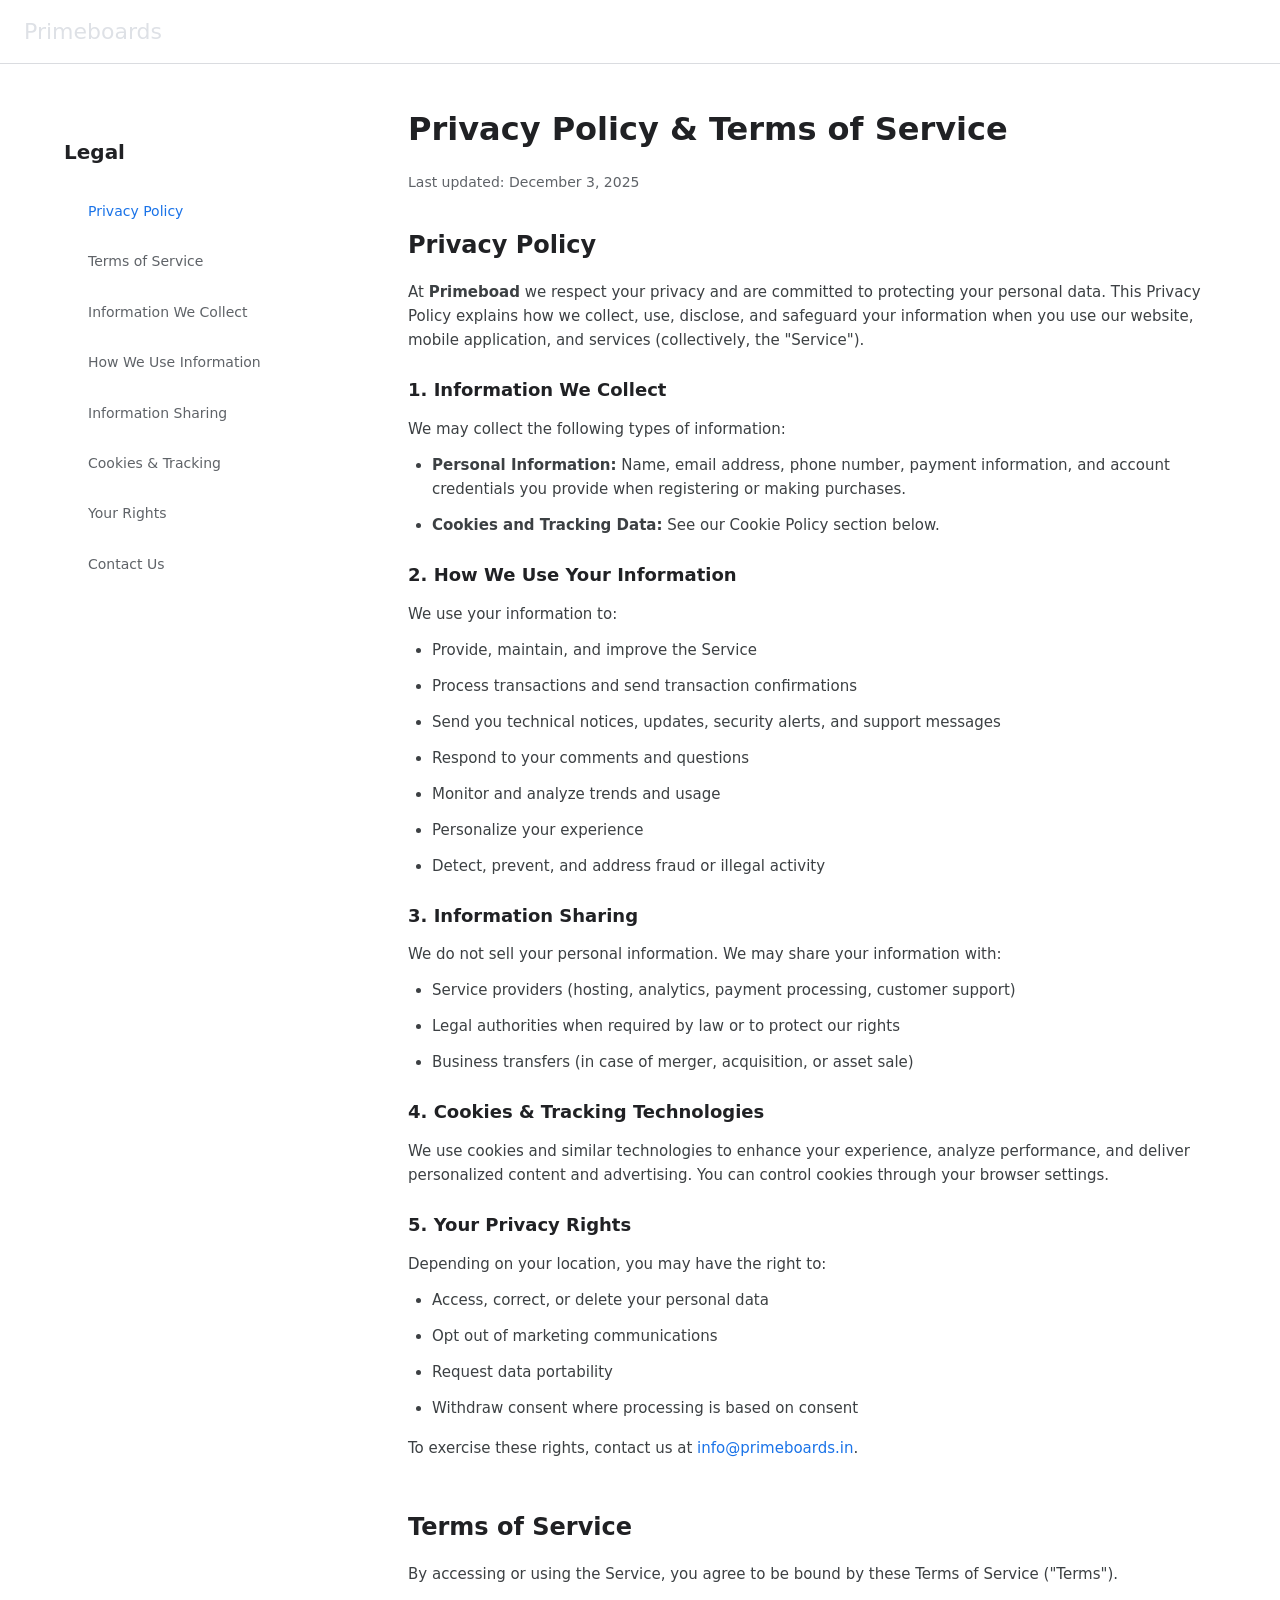
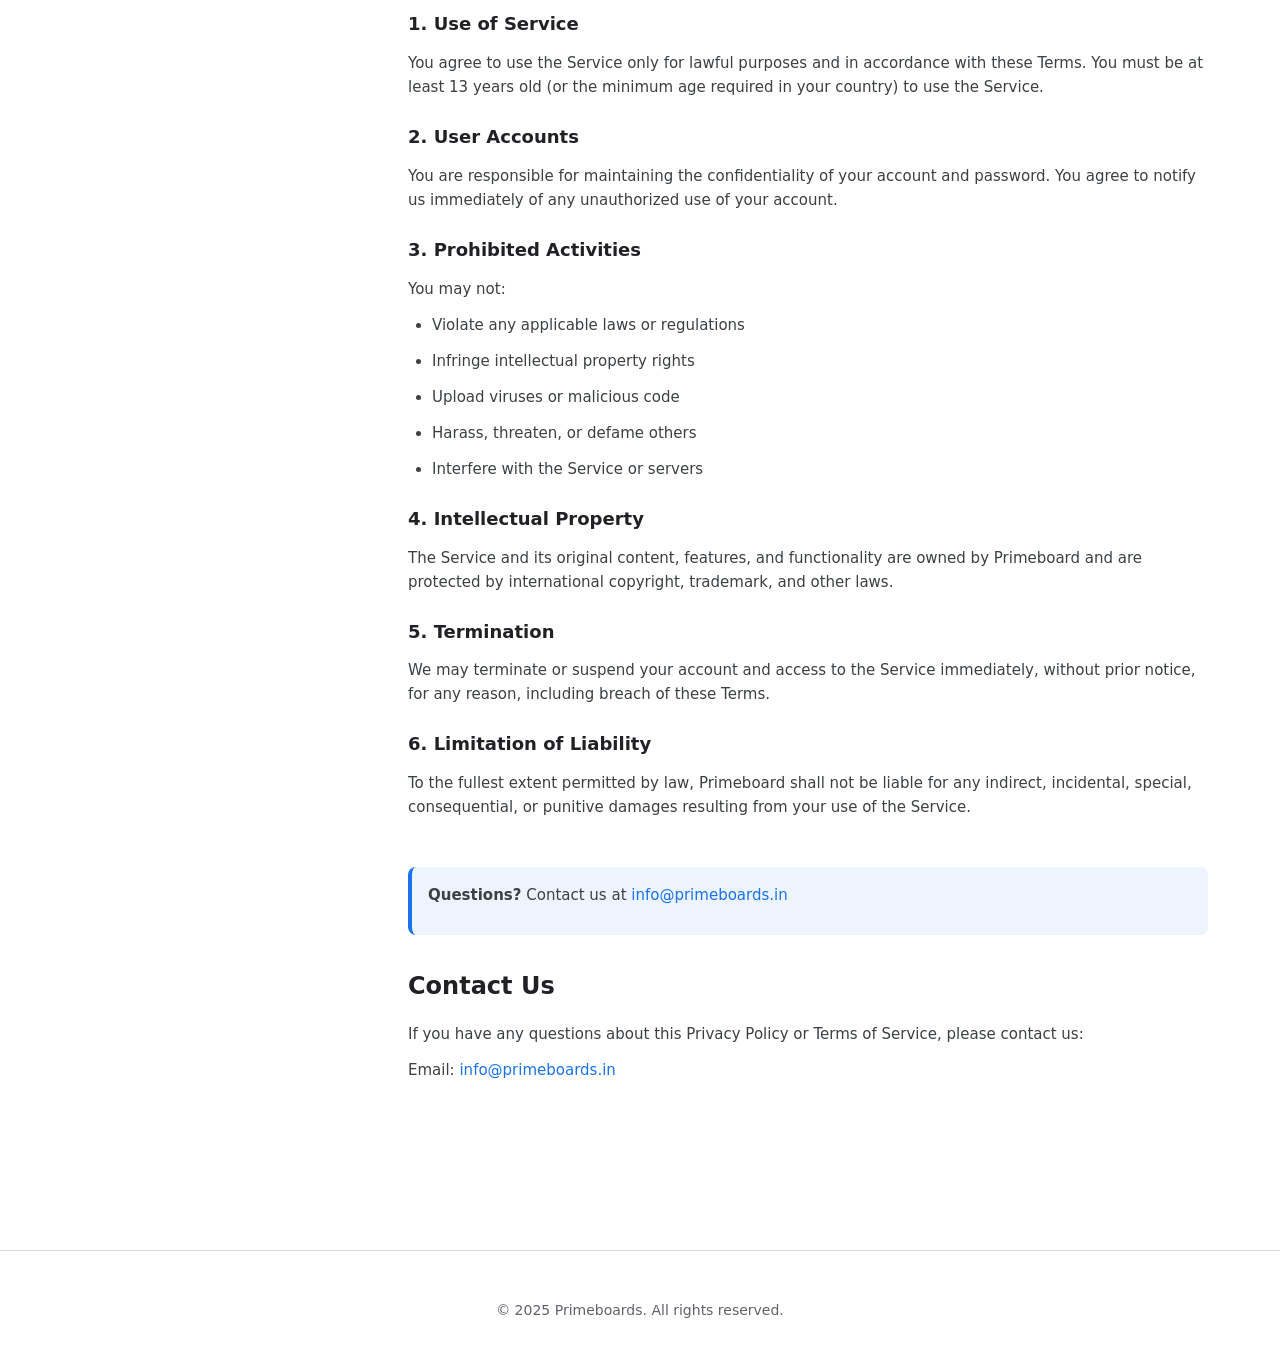
==== privacy-policy.html @ a0cb2a8b "privacy policy page" ====
<!DOCTYPE html>
<html lang="en">
<head>
  <meta charset="UTF-8" />
  <meta name="viewport" content="width=device-width, initial-scale=1.0"/>
  <title>Privacy Policy & Terms of Service | Primeboard</title>
  <meta name="description" content="Privacy Policy and Terms of Service for Primeboard">
  <style>
    :root {
      --primary: #1a73e8;
      --logo: #dee1e6;
      --text: #3c4043;
      --text-light: #5f6368;
      --bg: #fff;
      --border: #dadce0;
      --heading: #202124;
    }

    @media (prefers-color-scheme: dark) {
      :root {
        --text: #e8eaed;
        --text-light: #9aa0a6;
        --bg: #202124;
        --border: #5f6368;
        --heading: #e8eaed;
      }
      body { background: #121212; color: var(--text); }
    }

    * { box-sizing: border-box; margin: 0; padding: 0; }
    body {
      font-family: 'Google Sans', 'Roboto', system-ui, sans-serif;
      line-height: 1.6;
      color: var(--text);
      background: var(--bg);
      padding-top: 64px;
    }

    header {
      position: fixed;
      top: 0;
      left: 0;
      right: 0;
      height: 64px;
      background: var(--bg);
      border-bottom: 1px solid var(--border);
      display: flex;
      align-items: center;
      padding: 0 24px;
      z-index: 1000;
    }

    .logo {
      font-size: 22px;
      font-weight: 500;
      color: var(--logo);
    }

    .container {
      max-width: 1200px;
      margin: 0 auto;
      padding: 40px 24px;
      display: grid;
      grid-template-columns: 280px 1fr;
      gap: 64px;
    }

    nav.sidebar {
      position: sticky;
      top: 90px;
      align-self: start;
    }

    nav.sidebar h2 {
      font-size: 20px;
      margin-bottom: 24px;
      color: var(--heading);
    }

    nav.sidebar ul {
      list-style: none;
    }

    nav.sidebar a {
      display: block;
      padding: 8px 0;
      color: var(--text-light);
      text-decoration: none;
      font-size: 14px;
      transition: color 0.2s;
    }

    nav.sidebar a:hover,
    nav.sidebar a.active {
      color: var(--primary);
    }

    main {
      max-width: 800px;
    }

    h1 {
      font-size: 32px;
      margin-bottom: 16px;
      color: var(--heading);
    }

    .last-updated {
      color: var(--text-light);
      font-size: 14px;
      margin-bottom: 32px;
    }

    section {
      margin-bottom: 48px;
    }

    h2 {
      font-size: 24px;
      margin: 32px 0 16px;
      color: var(--heading);
    }

    h3 {
      font-size: 18px;
      margin: 24px 0 12px;
      color: var(--heading);
    }

    p, li {
      font-size: 15px;
      margin-bottom: 12px;
    }

    ul, ol {
      padding-left: 24px;
      margin-bottom: 16px;
    }

    a {
      color: var(--primary);
      text-decoration: none;
    }

    a:hover {
      text-decoration: underline;
    }

    .highlight {
      background: rgba(26, 115, 232, 0.08);
      padding: 16px;
      border-radius: 8px;
      border-left: 4px solid var(--primary);
      margin: 24px 0;
    }

    footer {
      text-align: center;
      padding: 48px 24px;
      color: var(--text-light);
      font-size: 14px;
      border-top: 1px solid var(--border);
      margin-top: 80px;
    }

    @media (max-width: 900px) {
      .container {
        grid-template-columns: 1fr;
        padding: 24px 16px;
      }
      nav.sidebar {
        position: static;
        margin-bottom: 32px;
      }
      nav.sidebar ul {
        display: flex;
        flex-wrap: wrap;
        gap: 16px;
      }
      nav.sidebar a {
        padding: 8px 16px;
        background: rgba(26,115,232,0.08);
        border-radius: 20px;
      }
    }
  </style>
</head>
<body>

  <header>
    <div class="logo">Primeboards</div>
  </header>

  <div class="container">
    <!-- Sidebar Navigation -->
    <nav class="sidebar">
      <h2>Legal</h2>
      <ul>
        <li><a href="#privacy" class="active">Privacy Policy</a></li>
        <li><a href="#terms">Terms of Service</a></li>
        <li><a href="#information-we-collect">Information We Collect</a></li>
        <li><a href="#how-we-use">How We Use Information</a></li>
        <li><a href="#sharing">Information Sharing</a></li>
        <li><a href="#cookies">Cookies & Tracking</a></li>
        <li><a href="#rights">Your Rights</a></li>
        <li><a href="#contact">Contact Us</a></li>
      </ul>
    </nav>

    <!-- Main Content -->
    <main>
      <h1>Privacy Policy & Terms of Service</h1>
      <p class="last-updated">Last updated: December 3, 2025</p>

      <section id="privacy">
        <h2>Privacy Policy</h2>
        <p>At <strong>Primeboad</strong> we respect your privacy and are committed to protecting your personal data. This Privacy Policy explains how we collect, use, disclose, and safeguard your information when you use our website, mobile application, and services (collectively, the "Service").</p>

        <h3 id="information-we-collect">1. Information We Collect</h3>
        <p>We may collect the following types of information:</p>
        <ul>
          <li><strong>Personal Information:</strong> Name, email address, phone number, payment information, and account credentials you provide when registering or making purchases.</li>
          <li><strong>Cookies and Tracking Data:</strong> See our Cookie Policy section below.</li>
        </ul>

        <h3 id="how-we-use">2. How We Use Your Information</h3>
        <p>We use your information to:</p>
        <ul>
          <li>Provide, maintain, and improve the Service</li>
          <li>Process transactions and send transaction confirmations</li>
          <li>Send you technical notices, updates, security alerts, and support messages</li>
          <li>Respond to your comments and questions</li>
          <li>Monitor and analyze trends and usage</li>
          <li>Personalize your experience</li>
          <li>Detect, prevent, and address fraud or illegal activity</li>
        </ul>

        <h3 id="sharing">3. Information Sharing</h3>
        <p>We do not sell your personal information. We may share your information with:</p>
        <ul>
          <li>Service providers (hosting, analytics, payment processing, customer support)</li>
          <li>Legal authorities when required by law or to protect our rights</li>
          <li>Business transfers (in case of merger, acquisition, or asset sale)</li>
        </ul>

        <h3 id="cookies">4. Cookies & Tracking Technologies</h3>
        <p>We use cookies and similar technologies to enhance your experience, analyze performance, and deliver personalized content and advertising. You can control cookies through your browser settings.</p>

        <h3 id="rights">5. Your Privacy Rights</h3>
        <p>Depending on your location, you may have the right to:</p>
        <ul>
          <li>Access, correct, or delete your personal data</li>
          <li>Opt out of marketing communications</li>
          <li>Request data portability</li>
          <li>Withdraw consent where processing is based on consent</li>
        </ul>
        <p>To exercise these rights, contact us at <a href="mailto:info@primeboards.in"> info@primeboards.in</a>.</p>
      </section>

      <section id="terms">
        <h2>Terms of Service</h2>
        <p>By accessing or using the Service, you agree to be bound by these Terms of Service ("Terms").</p>

        <h3>1. Use of Service</h3>
        <p>You agree to use the Service only for lawful purposes and in accordance with these Terms. You must be at least 13 years old (or the minimum age required in your country) to use the Service.</p>

        <h3>2. User Accounts</h3>
        <p>You are responsible for maintaining the confidentiality of your account and password. You agree to notify us immediately of any unauthorized use of your account.</p>

        <h3>3. Prohibited Activities</h3>
        <p>You may not:</p>
        <ul>
          <li>Violate any applicable laws or regulations</li>
          <li>Infringe intellectual property rights</li>
          <li>Upload viruses or malicious code</li>
          <li>Harass, threaten, or defame others</li>
          <li>Interfere with the Service or servers</li>
        </ul>

        <h3>4. Intellectual Property</h3>
        <p>The Service and its original content, features, and functionality are owned by Primeboard and are protected by international copyright, trademark, and other laws.</p>

        <h3>5. Termination</h3>
        <p>We may terminate or suspend your account and access to the Service immediately, without prior notice, for any reason, including breach of these Terms.</p>

        <h3>6. Limitation of Liability</h3>
        <p>To the fullest extent permitted by law, Primeboard shall not be liable for any indirect, incidental, special, consequential, or punitive damages resulting from your use of the Service.</p>

        </section>

      <div class="highlight">
        <p><strong>Questions?</strong> Contact us at <a href="info@primeboards.in">info@primeboards.in</a></p>
      </div>

      <section id="contact">
        <h2>Contact Us</h2>
        <p>If you have any questions about this Privacy Policy or Terms of Service, please contact us:</p>
        <p>
          Email: <a href="mailto:info@primeboards.in">info@primeboards.in</a><br>
          
        </p>
      </section>
    </main>
  </div>

  <footer>
    &copy; 2025 Primeboards. All rights reserved.
  </footer>

</body>
</html>
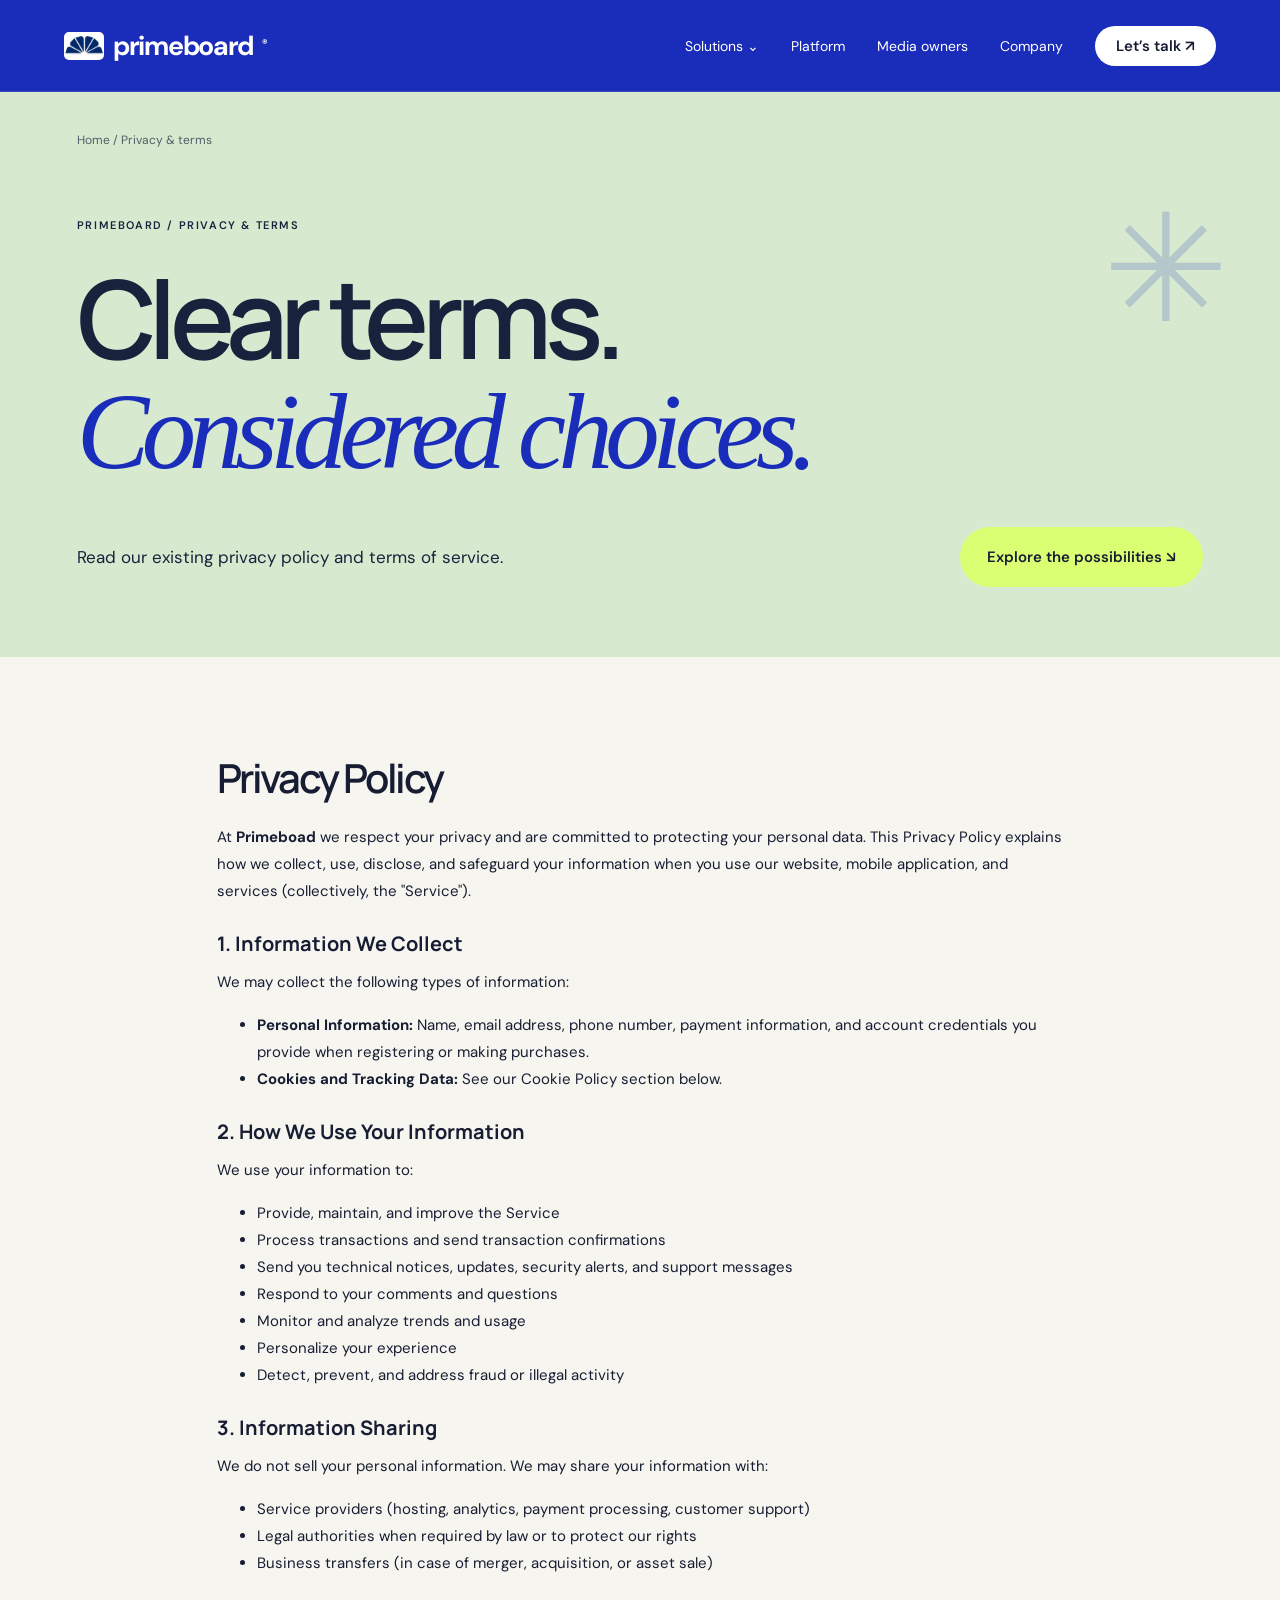
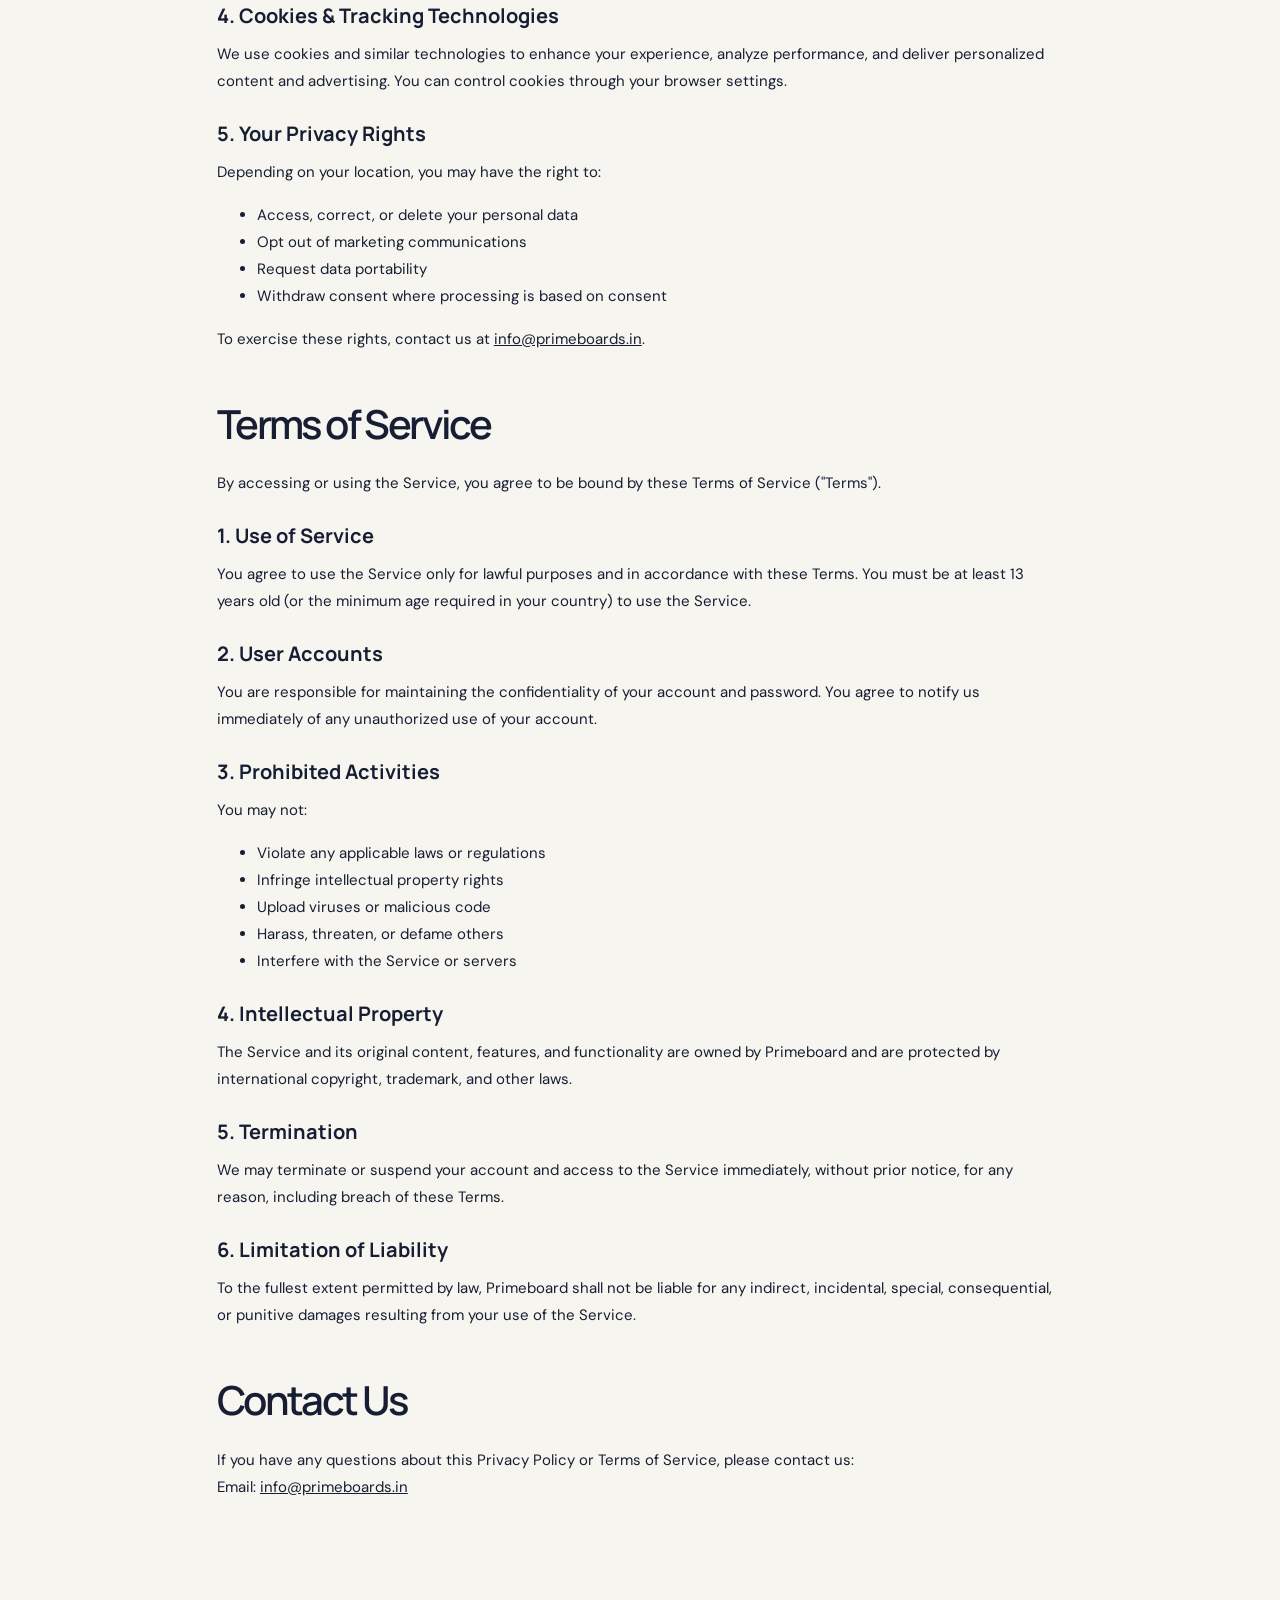
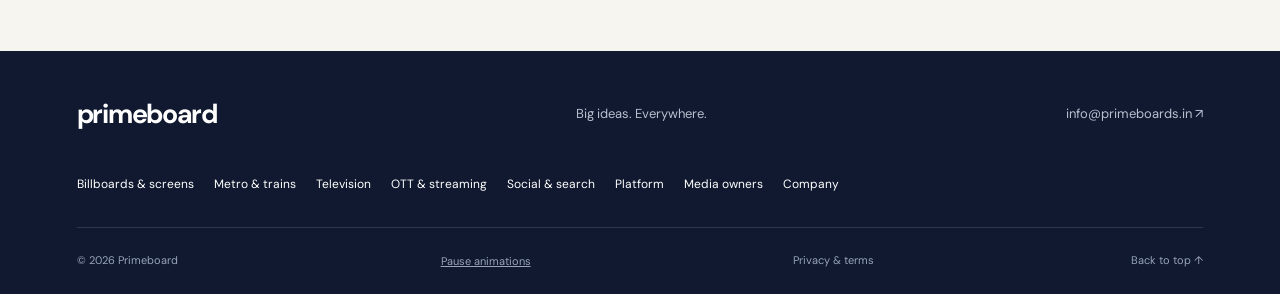
==== commit 717fb56d: "Expand marketing site into ten pages with solution previews" ====
--- a/privacy-policy.html
+++ b/privacy-policy.html
@@ -1,311 +1,80 @@
-<!DOCTYPE html>
-<html lang="en">
-<head>
-  <meta charset="UTF-8" />
-  <meta name="viewport" content="width=device-width, initial-scale=1.0"/>
-  <title>Privacy Policy & Terms of Service | Primeboard</title>
-  <meta name="description" content="Privacy Policy and Terms of Service for Primeboard">
-  <style>
-    :root {
-      --primary: #1a73e8;
-      --logo: #dee1e6;
-      --text: #3c4043;
-      --text-light: #5f6368;
-      --bg: #fff;
-      --border: #dadce0;
-      --heading: #202124;
-    }
-
-    @media (prefers-color-scheme: dark) {
-      :root {
-        --text: #e8eaed;
-        --text-light: #9aa0a6;
-        --bg: #202124;
-        --border: #5f6368;
-        --heading: #e8eaed;
-      }
-      body { background: #121212; color: var(--text); }
-    }
-
-    * { box-sizing: border-box; margin: 0; padding: 0; }
-    body {
-      font-family: 'Google Sans', 'Roboto', system-ui, sans-serif;
-      line-height: 1.6;
-      color: var(--text);
-      background: var(--bg);
-      padding-top: 64px;
-    }
-
-    header {
-      position: fixed;
-      top: 0;
-      left: 0;
-      right: 0;
-      height: 64px;
-      background: var(--bg);
-      border-bottom: 1px solid var(--border);
-      display: flex;
-      align-items: center;
-      padding: 0 24px;
-      z-index: 1000;
-    }
-
-    .logo {
-      font-size: 22px;
-      font-weight: 500;
-      color: var(--logo);
-    }
-
-    .container {
-      max-width: 1200px;
-      margin: 0 auto;
-      padding: 40px 24px;
-      display: grid;
-      grid-template-columns: 280px 1fr;
-      gap: 64px;
-    }
-
-    nav.sidebar {
-      position: sticky;
-      top: 90px;
-      align-self: start;
-    }
-
-    nav.sidebar h2 {
-      font-size: 20px;
-      margin-bottom: 24px;
-      color: var(--heading);
-    }
-
-    nav.sidebar ul {
-      list-style: none;
-    }
-
-    nav.sidebar a {
-      display: block;
-      padding: 8px 0;
-      color: var(--text-light);
-      text-decoration: none;
-      font-size: 14px;
-      transition: color 0.2s;
-    }
-
-    nav.sidebar a:hover,
-    nav.sidebar a.active {
-      color: var(--primary);
-    }
-
-    main {
-      max-width: 800px;
-    }
-
-    h1 {
-      font-size: 32px;
-      margin-bottom: 16px;
-      color: var(--heading);
-    }
-
-    .last-updated {
-      color: var(--text-light);
-      font-size: 14px;
-      margin-bottom: 32px;
-    }
-
-    section {
-      margin-bottom: 48px;
-    }
-
-    h2 {
-      font-size: 24px;
-      margin: 32px 0 16px;
-      color: var(--heading);
-    }
-
-    h3 {
-      font-size: 18px;
-      margin: 24px 0 12px;
-      color: var(--heading);
-    }
-
-    p, li {
-      font-size: 15px;
-      margin-bottom: 12px;
-    }
-
-    ul, ol {
-      padding-left: 24px;
-      margin-bottom: 16px;
-    }
-
-    a {
-      color: var(--primary);
-      text-decoration: none;
-    }
-
-    a:hover {
-      text-decoration: underline;
-    }
-
-    .highlight {
-      background: rgba(26, 115, 232, 0.08);
-      padding: 16px;
-      border-radius: 8px;
-      border-left: 4px solid var(--primary);
-      margin: 24px 0;
-    }
-
-    footer {
-      text-align: center;
-      padding: 48px 24px;
-      color: var(--text-light);
-      font-size: 14px;
-      border-top: 1px solid var(--border);
-      margin-top: 80px;
-    }
-
-    @media (max-width: 900px) {
-      .container {
-        grid-template-columns: 1fr;
-        padding: 24px 16px;
-      }
-      nav.sidebar {
-        position: static;
-        margin-bottom: 32px;
-      }
-      nav.sidebar ul {
-        display: flex;
-        flex-wrap: wrap;
-        gap: 16px;
-      }
-      nav.sidebar a {
-        padding: 8px 16px;
-        background: rgba(26,115,232,0.08);
-        border-radius: 20px;
-      }
-    }
-  </style>
-</head>
-<body>
-
-  <header>
-    <div class="logo">Primeboards</div>
-  </header>
-
-  <div class="container">
-    <!-- Sidebar Navigation -->
-    <nav class="sidebar">
-      <h2>Legal</h2>
-      <ul>
-        <li><a href="#privacy" class="active">Privacy Policy</a></li>
-        <li><a href="#terms">Terms of Service</a></li>
-        <li><a href="#information-we-collect">Information We Collect</a></li>
-        <li><a href="#how-we-use">How We Use Information</a></li>
-        <li><a href="#sharing">Information Sharing</a></li>
-        <li><a href="#cookies">Cookies & Tracking</a></li>
-        <li><a href="#rights">Your Rights</a></li>
-        <li><a href="#contact">Contact Us</a></li>
-      </ul>
-    </nav>
-
-    <!-- Main Content -->
-    <main>
-      <h1>Privacy Policy & Terms of Service</h1>
-      <p class="last-updated">Last updated: December 3, 2025</p>
-
-      <section id="privacy">
-        <h2>Privacy Policy</h2>
-        <p>At <strong>Primeboad</strong> we respect your privacy and are committed to protecting your personal data. This Privacy Policy explains how we collect, use, disclose, and safeguard your information when you use our website, mobile application, and services (collectively, the "Service").</p>
-
-        <h3 id="information-we-collect">1. Information We Collect</h3>
-        <p>We may collect the following types of information:</p>
-        <ul>
-          <li><strong>Personal Information:</strong> Name, email address, phone number, payment information, and account credentials you provide when registering or making purchases.</li>
-          <li><strong>Cookies and Tracking Data:</strong> See our Cookie Policy section below.</li>
-        </ul>
-
-        <h3 id="how-we-use">2. How We Use Your Information</h3>
-        <p>We use your information to:</p>
-        <ul>
-          <li>Provide, maintain, and improve the Service</li>
-          <li>Process transactions and send transaction confirmations</li>
-          <li>Send you technical notices, updates, security alerts, and support messages</li>
-          <li>Respond to your comments and questions</li>
-          <li>Monitor and analyze trends and usage</li>
-          <li>Personalize your experience</li>
-          <li>Detect, prevent, and address fraud or illegal activity</li>
-        </ul>
-
-        <h3 id="sharing">3. Information Sharing</h3>
-        <p>We do not sell your personal information. We may share your information with:</p>
-        <ul>
-          <li>Service providers (hosting, analytics, payment processing, customer support)</li>
-          <li>Legal authorities when required by law or to protect our rights</li>
-          <li>Business transfers (in case of merger, acquisition, or asset sale)</li>
-        </ul>
-
-        <h3 id="cookies">4. Cookies & Tracking Technologies</h3>
-        <p>We use cookies and similar technologies to enhance your experience, analyze performance, and deliver personalized content and advertising. You can control cookies through your browser settings.</p>
-
-        <h3 id="rights">5. Your Privacy Rights</h3>
-        <p>Depending on your location, you may have the right to:</p>
-        <ul>
-          <li>Access, correct, or delete your personal data</li>
-          <li>Opt out of marketing communications</li>
-          <li>Request data portability</li>
-          <li>Withdraw consent where processing is based on consent</li>
-        </ul>
-        <p>To exercise these rights, contact us at <a href="mailto:info@primeboards.in"> info@primeboards.in</a>.</p>
-      </section>
-
-      <section id="terms">
-        <h2>Terms of Service</h2>
-        <p>By accessing or using the Service, you agree to be bound by these Terms of Service ("Terms").</p>
-
-        <h3>1. Use of Service</h3>
-        <p>You agree to use the Service only for lawful purposes and in accordance with these Terms. You must be at least 13 years old (or the minimum age required in your country) to use the Service.</p>
-
-        <h3>2. User Accounts</h3>
-        <p>You are responsible for maintaining the confidentiality of your account and password. You agree to notify us immediately of any unauthorized use of your account.</p>
-
-        <h3>3. Prohibited Activities</h3>
-        <p>You may not:</p>
-        <ul>
-          <li>Violate any applicable laws or regulations</li>
-          <li>Infringe intellectual property rights</li>
-          <li>Upload viruses or malicious code</li>
-          <li>Harass, threaten, or defame others</li>
-          <li>Interfere with the Service or servers</li>
-        </ul>
-
-        <h3>4. Intellectual Property</h3>
-        <p>The Service and its original content, features, and functionality are owned by Primeboard and are protected by international copyright, trademark, and other laws.</p>
-
-        <h3>5. Termination</h3>
-        <p>We may terminate or suspend your account and access to the Service immediately, without prior notice, for any reason, including breach of these Terms.</p>
-
-        <h3>6. Limitation of Liability</h3>
-        <p>To the fullest extent permitted by law, Primeboard shall not be liable for any indirect, incidental, special, consequential, or punitive damages resulting from your use of the Service.</p>
-
-        </section>
-
-      <div class="highlight">
-        <p><strong>Questions?</strong> Contact us at <a href="info@primeboards.in">info@primeboards.in</a></p>
-      </div>
-
-      <section id="contact">
-        <h2>Contact Us</h2>
-        <p>If you have any questions about this Privacy Policy or Terms of Service, please contact us:</p>
-        <p>
-          Email: <a href="mailto:info@primeboards.in">info@primeboards.in</a><br>
-          
-        </p>
-      </section>
-    </main>
-  </div>
-
-  <footer>
-    &copy; 2025 Primeboards. All rights reserved.
-  </footer>
-
-</body>
-</html>+<!doctype html><html lang="en"><head><meta charset="utf-8"><meta name="viewport" content="width=device-width,initial-scale=1"><title>Privacy policy &amp; terms | Primeboard</title><meta name="description" content="Primeboard privacy policy, terms of service and contact details."><meta name="theme-color" content="#192cba"><link rel="icon" href="primeboard-logo.png"><link rel="stylesheet" href="site.css"><link rel="stylesheet" href="pages.css"><script src="pages.js" defer></script></head><body><a class="skip-link" href="#main">Skip to content</a><header class="header"><a class="brand" href="index.html" aria-label="Primeboard home"><span class="brand-icon"><img src="primeboard-logo.png" alt="" width="512" height="512"></span>primeboard<sup>®</sup></a><button class="menu-toggle" aria-expanded="false" aria-controls="navigation">Menu ☰</button><nav id="navigation" aria-label="Main navigation"><details class="solutions-menu"><summary>Solutions <span>⌄</span></summary><div class="mega-menu"><div><span class="eyebrow">FIND YOUR NEXT AUDIENCE</span><h3>A world of<br>possibilities.</h3><p>Explore the spaces where your story can live.</p></div><div class="mega-links"><a href="billboards.html"><b>▣</b><span>Billboards & screens<small>Static spaces. Moving stories.</small></span><i>↗</i></a><a href="metro.html"><b>↔</b><span>Metro & trains<small>Be part of the daily journey.</small></span><i>↗</i></a><a href="television.html"><b>▤</b><span>Television<small>One story. A bigger stage.</small></span><i>↗</i></a><a href="streaming.html"><b>▷</b><span>OTT & streaming<small>Meet them in the next episode.</small></span><i>↗</i></a><a href="digital.html"><b>↗</b><span>Social & search<small>From the feed to the inbox.</small></span><i>↗</i></a></div></div></details><a href="platform.html">Platform</a><a href="partners.html">Media owners</a><a href="about.html">Company</a><a class="button small" href="about.html#contact">Let’s talk ↗</a></nav></header><main id="main"><section class="page-hero mint"><div class="breadcrumbs"><a href="index.html">Home</a> / Privacy & terms</div><span class="eyebrow">PRIMEBOARD / PRIVACY & TERMS</span><h1 class="reveal">Clear terms.<br><em>Considered choices.</em></h1><div class="hero-bottom"><p>Read our existing privacy policy and terms of service.</p><a class="button lime" href="#explore">Explore the possibilities ↘</a></div><span class="page-star" aria-hidden="true">✳</span></section><div id="explore" class="legal-content section-pad"><section id="privacy">
+        <h2>Privacy Policy</h2>
+        <p>At <strong>Primeboad</strong> we respect your privacy and are committed to protecting your personal data. This Privacy Policy explains how we collect, use, disclose, and safeguard your information when you use our website, mobile application, and services (collectively, the "Service").</p>
+
+        <h3 id="information-we-collect">1. Information We Collect</h3>
+        <p>We may collect the following types of information:</p>
+        <ul>
+          <li><strong>Personal Information:</strong> Name, email address, phone number, payment information, and account credentials you provide when registering or making purchases.</li>
+          <li><strong>Cookies and Tracking Data:</strong> See our Cookie Policy section below.</li>
+        </ul>
+
+        <h3 id="how-we-use">2. How We Use Your Information</h3>
+        <p>We use your information to:</p>
+        <ul>
+          <li>Provide, maintain, and improve the Service</li>
+          <li>Process transactions and send transaction confirmations</li>
+          <li>Send you technical notices, updates, security alerts, and support messages</li>
+          <li>Respond to your comments and questions</li>
+          <li>Monitor and analyze trends and usage</li>
+          <li>Personalize your experience</li>
+          <li>Detect, prevent, and address fraud or illegal activity</li>
+        </ul>
+
+        <h3 id="sharing">3. Information Sharing</h3>
+        <p>We do not sell your personal information. We may share your information with:</p>
+        <ul>
+          <li>Service providers (hosting, analytics, payment processing, customer support)</li>
+          <li>Legal authorities when required by law or to protect our rights</li>
+          <li>Business transfers (in case of merger, acquisition, or asset sale)</li>
+        </ul>
+
+        <h3 id="cookies">4. Cookies & Tracking Technologies</h3>
+        <p>We use cookies and similar technologies to enhance your experience, analyze performance, and deliver personalized content and advertising. You can control cookies through your browser settings.</p>
+
+        <h3 id="rights">5. Your Privacy Rights</h3>
+        <p>Depending on your location, you may have the right to:</p>
+        <ul>
+          <li>Access, correct, or delete your personal data</li>
+          <li>Opt out of marketing communications</li>
+          <li>Request data portability</li>
+          <li>Withdraw consent where processing is based on consent</li>
+        </ul>
+        <p>To exercise these rights, contact us at <a href="mailto:info@primeboards.in"> info@primeboards.in</a>.</p>
+      </section><section id="terms">
+        <h2>Terms of Service</h2>
+        <p>By accessing or using the Service, you agree to be bound by these Terms of Service ("Terms").</p>
+
+        <h3>1. Use of Service</h3>
+        <p>You agree to use the Service only for lawful purposes and in accordance with these Terms. You must be at least 13 years old (or the minimum age required in your country) to use the Service.</p>
+
+        <h3>2. User Accounts</h3>
+        <p>You are responsible for maintaining the confidentiality of your account and password. You agree to notify us immediately of any unauthorized use of your account.</p>
+
+        <h3>3. Prohibited Activities</h3>
+        <p>You may not:</p>
+        <ul>
+          <li>Violate any applicable laws or regulations</li>
+          <li>Infringe intellectual property rights</li>
+          <li>Upload viruses or malicious code</li>
+          <li>Harass, threaten, or defame others</li>
+          <li>Interfere with the Service or servers</li>
+        </ul>
+
+        <h3>4. Intellectual Property</h3>
+        <p>The Service and its original content, features, and functionality are owned by Primeboard and are protected by international copyright, trademark, and other laws.</p>
+
+        <h3>5. Termination</h3>
+        <p>We may terminate or suspend your account and access to the Service immediately, without prior notice, for any reason, including breach of these Terms.</p>
+
+        <h3>6. Limitation of Liability</h3>
+        <p>To the fullest extent permitted by law, Primeboard shall not be liable for any indirect, incidental, special, consequential, or punitive damages resulting from your use of the Service.</p>
+
+        </section><section id="contact">
+        <h2>Contact Us</h2>
+        <p>If you have any questions about this Privacy Policy or Terms of Service, please contact us:</p>
+        <p>
+          Email: <a href="mailto:info@primeboards.in">info@primeboards.in</a><br>
+
+        </p>
+      </section></div></main><footer><div class="footer-top"><a class="brand" href="index.html">primeboard</a><p>Big ideas. Everywhere.</p><a href="mailto:info@primeboards.in">info@primeboards.in ↗</a></div><div class="footer-links"><a href="billboards.html">Billboards & screens</a><a href="metro.html">Metro & trains</a><a href="television.html">Television</a><a href="streaming.html">OTT & streaming</a><a href="digital.html">Social & search</a><a href="platform.html">Platform</a><a href="partners.html">Media owners</a><a href="about.html">Company</a></div><div class="footer-bottom"><span>© 2026 Primeboard</span><button class="motion-toggle" aria-pressed="false">Pause animations</button><a href="privacy-policy.html">Privacy & terms</a><a href="#main">Back to top ↑</a></div></footer></body></html>
--- a/site.css
+++ b/site.css
@@ -0,0 +1,9 @@
+@import url('https://fonts.googleapis.com/css2?family=DM+Sans:wght@400;500;600;700&family=Manrope:wght@400;500;600;700;800&display=swap');
+:root{--blue:#192cba;--ink:#171e33;--paper:#f6f5ef;--lime:#dbff73;--mint:#b7edcf;--pink:#f1bbdd}*{box-sizing:border-box}html{scroll-behavior:smooth;scroll-padding-top:100px}body{margin:0;background:var(--paper);color:var(--ink);font-family:'DM Sans',Arial,sans-serif;-webkit-font-smoothing:antialiased}a{color:inherit;text-decoration:none}button{font:inherit;cursor:pointer}button,a,summary{-webkit-tap-highlight-color:transparent}a:focus-visible,button:focus-visible,summary:focus-visible,[tabindex]:focus-visible{outline:3px solid #e3529c;outline-offset:5px}h1,h2,h3,h4,p{margin:0}h1,h2,h3,h4{font-family:Manrope,Arial,sans-serif}h2{font-size:clamp(42px,5.7vw,86px);font-weight:600;letter-spacing:-.065em;line-height:1.06}h2 em{font-family:Georgia,serif;font-weight:400}p{line-height:1.65}.skip-link{position:fixed;top:-90px;left:20px;background:white;padding:16px;z-index:100}.skip-link:focus{top:10px}.header{height:92px;background:var(--blue);color:white;display:flex;align-items:center;justify-content:space-between;padding:0 5%;position:sticky;top:0;z-index:30;border-bottom:1px solid #ffffff25}.brand{display:flex;align-items:center;gap:9px;font-size:27px;font-weight:700;letter-spacing:-1.3px}.brand sup{font-size:11px;align-self:flex-start;margin-top:8px;letter-spacing:0}.brand-icon{width:40px;height:28px;position:relative;overflow:hidden;background:#fff;border-radius:5px}.brand-icon img{position:absolute;width:48px;height:48px;max-width:none;left:-4px;top:-11px}.header nav{display:flex;align-items:center;gap:32px;font-size:14px}.header nav>a:not(.button):hover{color:var(--lime)}.button{display:inline-flex;align-items:center;justify-content:space-between;gap:35px;background:white;color:var(--ink);border-radius:999px;padding:20px 27px;font-size:15px;font-weight:600;transition:transform .2s,box-shadow .2s;white-space:nowrap}.button:hover{transform:translateY(-3px);box-shadow:0 8px 20px #0002}.button span{font-size:23px}.button.small{padding:10px 21px;gap:28px}.lime{background:var(--lime)}.dark{background:var(--ink);color:white}.menu-toggle{display:none}.hero{background:var(--blue);color:white;padding:46px 5% 25px;overflow:hidden}.hero-kicker,.eyebrow{font-size:11px;font-weight:600;letter-spacing:1.6px}.hero-kicker{display:flex;align-items:center;gap:10px}.live-dot{display:inline-block;width:7px;height:7px;background:var(--lime);border-radius:50%;flex-shrink:0}.hero h1{font-size:clamp(74px,12.1vw,180px);font-weight:600;line-height:.96;letter-spacing:-.075em;margin:30px 0;position:relative;max-width:1300px}.outline{color:var(--lime)}.hero-asterisk{position:absolute;right:2%;top:0;color:var(--pink);font-size:.95em;line-height:1;animation:rotate 28s linear infinite}.hero-bottom{display:flex;justify-content:space-between;align-items:center;padding:5px 0 50px}.hero-bottom p{font-size:17px;color:#ffffffc9}.hero-bottom strong{color:#fff;font-weight:500}.hero-media{display:grid;grid-template-columns:1.5fr .8fr .8fr;gap:23px;align-items:center;padding:16px 0 33px;perspective:1200px}.media-card{height:390px;position:relative;border-radius:16px;overflow:hidden;will-change:transform}.city-card{transform:rotate(-4deg);background:#122137}.city-card>img{width:100%;height:100%;object-fit:cover;filter:brightness(.72)}.card-label{position:absolute;top:23px;left:22px;font-size:10px;letter-spacing:1.5px}.city-caption{position:absolute;left:25px;bottom:62px;font-size:clamp(26px,3vw,45px);font-weight:600;line-height:1.05;letter-spacing:-1px}.media-tag{position:absolute;bottom:18px;left:22px;font-size:9px;letter-spacing:1.3px}.idea-card{background:var(--lime);color:var(--blue);padding:25px;transform:translateY(20px) rotate(3deg)}.idea-card>span:first-child{font-size:10px;letter-spacing:1px}.sunburst{font-size:160px;line-height:1.1;text-align:center;animation:rotate 35s linear infinite}.idea-card>strong{font-size:40px;line-height:1;letter-spacing:-2px}.phone-card{background:#fff;color:var(--ink);padding:15px;transform:rotate(6deg);height:365px;border:5px solid #e5e6e9}.phone-top{display:flex;align-items:center;gap:8px;font-size:10px;margin-bottom:12px}.phone-top>span:last-child{margin-left:auto}.avatar{display:grid;place-items:center;background:var(--blue);color:white;width:24px;height:24px;border-radius:50%}.phone-creative{height:254px;background:var(--pink);padding:16px;position:relative;overflow:hidden}.phone-creative small{font-size:8px;letter-spacing:1px}.phone-creative strong{display:block;font-size:29px;line-height:1;letter-spacing:-1.5px;margin-top:12px;position:relative;z-index:1}.phone-creative>span{position:absolute;bottom:16px;font-size:10px}.orb{width:150px;height:150px;background:radial-gradient(circle at 30% 25%,#fff7cf,#f19739 40%,#dc594b 65%,#b958b5);border-radius:50%;position:absolute;right:-15px;bottom:15px;box-shadow:-15px 20px 40px #9a3b6b33}.phone-bottom{padding:10px 0;font-size:21px}.phone-card .media-tag{font-size:8px;bottom:10px}.hero-foot{display:flex;justify-content:space-between;align-items:center;margin-top:26px;font-size:10px;letter-spacing:.6px;color:#ffffffb8}.hero-foot a{color:white}.channel-strip{padding:25px 0;background:var(--lime);overflow:hidden}.channel-strip>div{display:flex;gap:38px;align-items:center;justify-content:center;white-space:nowrap;font-size:24px;font-weight:500;min-width:max-content;animation:drift 24s ease-in-out infinite alternate}.channel-strip i{font-style:normal;color:var(--blue);font-size:30px}.section-pad{padding:100px 6%}.section-top{display:flex;justify-content:space-between;gap:20px;margin-bottom:40px}.section-top>span:last-child:not(:first-child){font-size:13px;color:#6a6c74}.section-heading{display:flex;justify-content:space-between;align-items:flex-end;gap:40px;margin-bottom:45px}.section-heading>p{max-width:300px;color:#626573;font-size:16px}.channel-tabs{display:flex;gap:8px;margin-bottom:24px;flex-wrap:wrap}.channel-tabs button{border:1px solid #ceced2;border-radius:99px;padding:13px 18px;background:transparent;font-size:12px;color:var(--ink);transition:background .2s}.channel-tabs button[aria-selected=true]{background:var(--blue);color:white;border-color:var(--blue)}.channel-panel{display:grid;grid-template-columns:1.1fr 1fr;min-height:440px;background:#eaece5;border-radius:18px;overflow:hidden}.channel-art{position:relative;min-height:420px;background:var(--blue);overflow:hidden}.channel-art>img{width:100%;height:100%;position:absolute;object-fit:cover;filter:brightness(.65);transition:opacity .4s}.art-overlay{position:relative;z-index:2;height:100%;padding:35px;display:flex;flex-direction:column;justify-content:space-between;color:white}.art-overlay>span{font-size:10px;letter-spacing:1px}.art-overlay>strong{font-size:58px;line-height:1;letter-spacing:-3px;max-width:370px}.channel-copy{padding:42px 40px}.channel-copy h3{font-size:38px;line-height:1.1;letter-spacing:-1.5px;margin:22px 0}.channel-copy p{color:#5f636a;font-size:15px}.channel-copy ul{list-style:none;padding:0;margin:24px 0 30px;font-size:13px}.channel-copy li{padding:9px 0;border-bottom:1px solid #d4d6d1}.channel-copy li:before{content:'↗';margin-right:12px;color:var(--blue)}.text-link{font-weight:700;font-size:14px;border-bottom:1px solid;padding-bottom:5px}.availability{font-size:11px;color:#73757d;margin-top:20px;max-width:900px}.rail-illustration{display:none;position:absolute;top:35%;left:5%;width:110%;height:90px;background:#e7e7ed;border-radius:35px 0 0 10px;border-bottom:16px solid #dcff73;transform:rotate(-8deg);box-shadow:0 20px 0 -14px #111}.rail-illustration span{display:inline-block;width:16%;height:38px;background:#1c2747;border-radius:6px;margin:14px 3%}.channel-art[data-art=transit]{background:#a9c7de}.channel-art[data-art=transit] .rail-illustration{display:block}.channel-art:not([data-art=outdoor])>img{opacity:0}.channel-art[data-art=digital]{background:linear-gradient(135deg,#172cb4 20%,#7454c5)}.channel-art[data-art=tv]{background:radial-gradient(ellipse at 50% 40%,#ebbaeb,#753ca4 50%,#181731)}.channel-art[data-art=ott]{background:radial-gradient(circle at 70% 30%,#f1a67d,#c45368 40%,#402e71)}.channel-art[data-art=digital]:after,.channel-art[data-art=tv]:after,.channel-art[data-art=ott]:after{content:'↗';font-size:230px;position:absolute;right:30px;top:0;color:#ffffff25;transform:rotate(-12deg)}.channel-art[data-art=tv]:after,.channel-art[data-art=ott]:after{content:'▷'}.platform{background:#151d32;color:white}.platform h2{margin-bottom:50px}.platform .section-top>span:last-child{color:#a7adbc}.mint-text{color:var(--mint)}.platform-grid{display:grid;grid-template-columns:.8fr 1.2fr;gap:7%;align-items:start}.story-step{padding:42px 0 75px;border-top:1px solid #ffffff2a;opacity:.45;transition:opacity .5s}.story-step.is-active{opacity:1}.story-step>span{font-size:11px;letter-spacing:1px;color:var(--mint)}.story-step h3{font-size:35px;margin:22px 0 14px;letter-spacing:-1.5px}.story-step p{font-size:15px;color:#c4c9d5;max-width:330px}.workspace-wrap{position:sticky;top:150px;padding-top:35px}.workspace{border-radius:12px;overflow:hidden;background:#fafbf9;color:var(--ink);transform:rotate(-2deg);box-shadow:0 30px 90px #0005;transition:transform .7s}.workspace-top{display:flex;justify-content:space-between;align-items:center;padding:18px 14px;border-bottom:1px solid #dcdfe3;font-size:7px;gap:8px}.workspace-top strong{font-size:14px;color:var(--blue)}.workspace-body{display:flex}.workspace-body aside{width:45px;padding:22px 15px;line-height:3;color:#808aa0;border-right:1px solid #dcdfe3}.workspace-content{flex:1;min-width:0;padding:22px}.workspace-heading{display:flex;justify-content:space-between;align-items:center;margin-bottom:18px}.workspace-heading small{font-size:7px;letter-spacing:1px;color:#8891a0}.workspace-heading h4{font-size:21px;letter-spacing:-1px;margin-top:7px}.preview-status{background:#e5edcf;border-radius:5px;padding:6px;font-size:8px}.plan-map{height:180px;border-radius:8px;background:repeating-linear-gradient(18deg,transparent,transparent 26px,#ffffffbb 27px,#ffffffbb 34px),repeating-linear-gradient(100deg,#e3e9df,#e3e9df 40px,#fff 41px,#fff 49px);position:relative;overflow:hidden;transition:background .5s}.map-line{position:absolute;height:300px;width:25px;background:#c1d9ec;transform:rotate(40deg);top:-60px;left:55%}.line-two{left:70%;width:5px;background:#c9cfba;transform:rotate(-35deg)}.map-pin{position:absolute;width:30px;height:30px;background:var(--blue);color:white;border-radius:50% 50% 50% 0;display:grid;place-items:center;box-shadow:0 4px 10px #0003;transition:transform .6s}.pin-one{left:22%;top:26%}.pin-two{left:60%;top:50%}.pin-three{left:77%;top:16%}.map-caption{position:absolute;bottom:10px;left:10px;background:#fff;padding:5px 8px;border-radius:4px;font-size:8px}.workspace-row{display:flex;align-items:center;gap:10px;border-bottom:1px solid #e5e6e8;padding:13px 0;font-size:9px}.workspace-row>div{flex:1}.workspace-row strong{font-size:10px}.workspace-row small{display:block;font-size:8px;color:#83909b;margin-top:4px}.row-icon{padding:9px;background:#e7edce;border-radius:6px}.row-icon.pink{background:#f6d8e9}.row-icon.blue{background:#dbe1f6}.workspace-footer{padding:15px;display:flex;align-items:center;gap:9px;background:#e3edeb;font-size:9px}.workspace-footer .live-dot{background:var(--blue)}.workspace-footer>span:last-child{margin-left:auto}.floating-note{position:absolute;right:-20px;bottom:-40px;background:var(--mint);color:var(--ink);padding:22px;display:flex;gap:17px;align-items:center;transform:rotate(4deg);border-radius:10px;font-size:12px;box-shadow:0 8px 24px #0003}.floating-note>span{font-size:35px}.workspace-wrap[data-step='1'] .workspace{transform:rotate(1deg)}.workspace-wrap[data-step='1'] .plan-map{background:linear-gradient(130deg,#f1bbdd,#e9c5b5 50%,#dbff73)}.workspace-wrap[data-step='1'] .map-pin{transform:translate(10px,10px) rotate(20deg)}.workspace-wrap[data-step='2'] .workspace{transform:rotate(0)}.workspace-wrap[data-step='2'] .map-pin{background:#288262;transform:scale(1.15)}.digital{background:#efeee8}.digital .eyebrow{display:block;margin-bottom:35px}.network-grid{display:grid;grid-template-columns:repeat(4,1fr);border-top:1px solid #d2d3cd;border-bottom:1px solid #d2d3cd;margin-top:50px}.network-grid>div{padding:35px 25px;border-right:1px solid #d2d3cd}.network-grid>div:last-child{border:0}.network-symbol{display:block;font-size:65px;line-height:1;height:75px;color:var(--blue)}.network-symbol.google{font-weight:600;font-size:52px}.network-grid h3{font-size:21px;margin:20px 0 10px}.network-grid p{font-size:12px;color:#626573}.microsoft-symbol{display:grid;grid-template-columns:23px 23px;gap:4px;height:75px;align-content:start;padding-top:6px}.microsoft-symbol i{width:23px;height:23px;background:#f35325}.microsoft-symbol i:nth-child(2){background:#81bc06}.microsoft-symbol i:nth-child(3){background:#05a6f0}.microsoft-symbol i:nth-child(4){background:#ffba08}.partners{display:grid;grid-template-columns:1fr 1fr;gap:10%;align-items:center;background:#e0eddf}.partner-art{min-height:500px;position:relative;display:flex;align-items:center;justify-content:center}.poster{background:var(--blue);color:#fff;padding:35px;transform:rotate(-7deg);width:95%;height:360px;border:9px solid #18213d;box-shadow:15px 25px 0 #a2b99e;position:relative;z-index:2}.poster>span{font-family:Manrope,Arial,sans-serif;font-size:36px;line-height:1.04;font-weight:800;letter-spacing:-2px}.poster b{color:var(--lime)}.poster-star{position:absolute;right:20px;bottom:45px;color:var(--pink);font-size:120px}.poster small{position:absolute;bottom:20px;left:30px;font-size:8px;letter-spacing:1px}.poster-leg{position:absolute;bottom:0;left:45%;width:30px;height:190px;background:#18213d}.partner-stamp{position:absolute;right:-15px;bottom:0;z-index:3;border-radius:50%;background:var(--lime);width:130px;height:130px;display:grid;place-content:center;text-align:center;font-size:12px;line-height:1.6;transform:rotate(15deg)}.partner-copy h2{font-size:clamp(42px,5vw,70px);margin:25px 0}.partner-copy p{font-size:15px;color:#526052;margin-bottom:30px}.partner-tags{display:flex;gap:8px;flex-wrap:wrap;margin-top:25px}.partner-tags span{font-size:10px;border:1px solid #a7b8a5;border-radius:30px;padding:8px 10px}.faq{display:grid;grid-template-columns:1fr 1.2fr;gap:8%}.faq h2{font-size:52px;margin-top:25px}.faq details{border-bottom:1px solid #cdd0cc;padding:22px 0}.faq summary{cursor:pointer;display:flex;justify-content:space-between;gap:15px;font-size:16px;list-style:none}.faq summary::-webkit-details-marker{display:none}.faq summary span{font-size:23px;transition:transform .2s}.faq details[open] summary span{transform:rotate(45deg)}.faq details p{font-size:14px;color:#626573;padding-top:18px;max-width:520px}.contact{background:var(--blue);color:white}.contact h2{font-size:clamp(65px,10vw,150px);margin:35px 0 45px;position:relative;letter-spacing:-.07em}.contact h2>span{color:var(--lime)}.contact h2 i{position:absolute;right:0;top:0;font-size:1.5em;font-style:normal;color:var(--pink);font-weight:400}.contact-bottom{display:flex;justify-content:space-between;align-items:center}.contact-bottom p{color:#d3d8f3;font-size:16px}footer{padding:45px 6% 25px;background:#10192f;color:white}.footer-top{display:flex;align-items:center;justify-content:space-between;gap:25px;padding-bottom:45px}.footer-top p,.footer-top>a:last-child{font-size:13px;color:#b8c0d0}.footer-bottom{border-top:1px solid #ffffff20;padding-top:25px;display:flex;justify-content:space-between;font-size:11px;color:#98a3b9}.reveal{transition:transform .8s cubic-bezier(.2,.7,.2,1),opacity .8s}.motion-ready .reveal:not(.visible){opacity:0;transform:translateY(35px)}@keyframes rotate{to{transform:rotate(360deg)}}@keyframes drift{from{transform:translateX(4%)}to{transform:translateX(-4%)}}
+@media(min-width:1600px){.hero,.section-pad,.header,footer{padding-left:max(6%,calc((100vw - 1450px)/2));padding-right:max(6%,calc((100vw - 1450px)/2))}}@media(max-width:1050px){.header nav{gap:18px}.hero-asterisk{right:0;font-size:.75em}.media-card{height:330px}.phone-card{height:320px}.phone-creative{height:215px}.sunburst{font-size:130px}.idea-card>strong{font-size:32px}.phone-creative strong{font-size:24px}.channel-copy{padding:30px}.channel-copy h3{font-size:32px}.workspace-wrap{top:130px}.workspace-top>span:nth-child(2){display:none}.partner-art{min-height:420px}.poster{height:320px}.poster>span{font-size:30px}.section-pad{padding:80px 5%}.network-grid>div{padding:30px 15px}}
+@media(max-width:760px){html{scroll-padding-top:80px}.header{height:76px}.brand{font-size:24px}.menu-toggle{display:block;border:1px solid #ffffff60;background:none;color:white;border-radius:25px;padding:9px 14px;font-size:12px}.header nav{display:none;position:absolute;top:76px;left:0;width:100%;padding:25px;background:var(--blue);align-items:stretch;box-shadow:0 20px 25px #0002}.header nav.open{display:flex;flex-direction:column;gap:24px}.header nav .button{align-self:flex-start}.hero{padding-top:30px}.hero h1{font-size:clamp(64px,13.2vw,100px);margin-top:35px}.hero-asterisk{right:0;top:-15px;font-size:.6em}.hero-bottom{align-items:flex-start;gap:25px;flex-direction:column;padding-bottom:30px}.hero-bottom p{font-size:15px}.button{padding:16px 22px;font-size:13px}.hero-media{grid-template-columns:1.3fr .8fr;gap:15px;padding-bottom:15px}.media-card{height:300px}.phone-card{display:none}.idea-card{padding:18px}.sunburst{font-size:110px;margin-top:20px}.idea-card>strong{font-size:30px}.city-caption{font-size:28px;left:18px}.card-label{font-size:8px;left:18px}.hero-foot{font-size:8px;gap:20px}.hero-foot>span:last-child{display:none}.channel-strip{padding:19px 0}.channel-strip>div{font-size:19px;gap:25px}.section-pad{padding:65px 6%}.section-top{margin-bottom:28px}.section-top>span:last-child:not(:first-child){display:none}.section-heading{flex-direction:column;align-items:flex-start;gap:22px}.section-heading>p{max-width:430px;font-size:15px}.channel-tabs{gap:7px}.channel-tabs button{font-size:10px;padding:11px 13px}.channel-panel{grid-template-columns:1fr}.channel-art{min-height:330px}.art-overlay{min-height:330px;padding:26px}.art-overlay>strong{font-size:50px}.channel-copy{padding:30px}.channel-copy h3{font-size:35px}.platform-grid{grid-template-columns:1fr;gap:25px}.workspace-wrap{position:relative;top:auto;grid-row:1;padding-top:0;margin-bottom:45px}.workspace{max-width:540px;margin:auto}.floating-note{right:0;bottom:-25px;padding:13px 18px}.story-steps{display:grid;grid-template-columns:1fr;gap:0}.story-step{padding:25px 0;opacity:1}.story-step h3{font-size:30px;margin:14px 0}.story-step p{max-width:100%}.network-grid{grid-template-columns:1fr 1fr}.network-grid>div:nth-child(2){border-right:0}.network-grid>div:nth-child(-n+2){border-bottom:1px solid #d2d3cd}.network-grid h3{font-size:19px}.network-grid p{font-size:10px}.partners{grid-template-columns:1fr;gap:45px}.partner-art{max-width:440px;width:100%;margin:auto;min-height:380px}.poster{height:300px}.partner-copy h2{font-size:48px}.faq{grid-template-columns:1fr;gap:25px}.faq h2{font-size:44px}.faq summary{font-size:14px}.contact h2{font-size:13vw}.contact h2 i{font-size:.8em;top:10px}.contact-bottom{flex-direction:column;align-items:flex-start;gap:25px}.contact-bottom p{font-size:14px}.footer-top{flex-wrap:wrap;gap:22px}.footer-top p{display:none}.footer-bottom{gap:15px;flex-wrap:wrap}.eyebrow,.hero-kicker{font-size:9px;letter-spacing:1.2px}}
+@media(max-width:390px){.hero h1{font-size:13vw}.media-card{height:260px}.idea-card>strong{font-size:24px}.sunburst{font-size:90px}.city-caption{font-size:24px}.hero-asterisk{top:-5px}.workspace-content{padding:14px}.workspace-heading h4{font-size:18px}.floating-note{font-size:10px}.partner-copy h2{font-size:42px}}
+.channel-art[data-art=transit] .art-overlay{color:var(--ink)}
+@media(max-width:760px){.idea-card .sunburst{font-size:95px;margin-top:5px}.idea-card>strong{font-size:26px}.idea-card .media-tag{font-size:7px;left:18px}}
+@media(max-width:390px){.idea-card .sunburst{font-size:78px}.idea-card>strong{font-size:23px}}
+@media(prefers-reduced-motion:reduce){html{scroll-behavior:auto}*,*:before,*:after{animation:none!important;transition:none!important}.motion-ready .reveal:not(.visible){opacity:1;transform:none}.media-card{will-change:auto}}
--- a/pages.css
+++ b/pages.css
@@ -0,0 +1,4 @@
+.solutions-menu summary{cursor:pointer;list-style:none}.mega-menu{position:absolute;top:91px;left:0;right:0;background:#f6f5ef;color:#171e33;display:grid;grid-template-columns:1fr 2fr;gap:50px;padding:40px 7%;box-shadow:0 25px 35px #0002;border-bottom:6px solid #dbff73}.mega-menu h3{font-size:38px;line-height:1.1;margin:20px 0}.mega-menu p{max-width:270px;color:#697080}.mega-links{display:grid;grid-template-columns:1fr 1fr;gap:10px 25px}.mega-links a{display:flex;gap:15px;align-items:center;padding:16px 10px;border-bottom:1px solid #d8dacf}.mega-links a:hover{background:#e7ebdb}.mega-links b{font-size:26px;color:#192cba}.mega-links small{display:block;font-size:11px;margin-top:5px;color:#697080}.mega-links i{margin-left:auto}.footer-links{display:flex;flex-wrap:wrap;gap:20px;font-size:12px;padding-bottom:35px}.motion-toggle{background:none;color:inherit;border:0;font:inherit;text-decoration:underline}.page-hero{position:relative;overflow:hidden;background:#192cba;color:#fff;padding:40px 6% 70px}.page-hero.mint{background:#d7eacf;color:#17233c}.page-hero.pink{background:#f0c3dc;color:#17233c}.breadcrumbs{font-size:12px;opacity:.7;margin-bottom:65px}.page-hero h1{font-size:clamp(60px,8.5vw,130px);line-height:1;letter-spacing:-.07em;font-weight:600;margin:30px 0 40px;position:relative;z-index:1}.page-hero h1 em{font-family:Georgia,serif;font-weight:400;color:#dbff73}.mint h1 em,.pink h1 em{color:#192cba}.page-hero .hero-bottom{padding:0;gap:40px}.page-hero .hero-bottom p{max-width:570px;color:inherit;font-size:17px}.page-star{position:absolute;right:4%;top:80px;font-size:150px;color:#efbbde;opacity:.6;animation:rotate 30s linear infinite}.mint .page-star,.pink .page-star{color:#192cba;opacity:.18}.preview-controls{display:flex;gap:10px;flex-wrap:wrap;margin:30px 0}.preview-controls button{background:transparent;border:1px solid #c9cecb;padding:13px 21px;border-radius:25px;font-size:13px}.preview-controls button[aria-pressed=true]{background:#192cba;color:white}.preview-note{font-size:12px;line-height:1.7;color:#707783;margin:22px 0;max-width:950px}.preview-note a,.source-link{text-decoration:underline}.feature-cards{display:grid;grid-template-columns:repeat(3,1fr);gap:28px;padding:60px 6%}.section-pad>.feature-cards{padding:65px 0 0}.feature-cards article{border-top:1px solid #b9c1bd;padding:25px 0}.feature-cards article>span{font-size:12px;color:#192cba}.feature-cards h3{font-size:27px;margin:25px 0 15px}.feature-cards p{font-size:15px;color:#697080}.page-cta{background:#192cba;color:white;display:flex;align-items:center;justify-content:space-between;gap:30px;flex-wrap:wrap}.page-cta .eyebrow{width:100%}.page-cta em{color:#dbff73}.demo-creative{background:#dbff73;color:#192cba;padding:35px;position:relative;overflow:hidden;min-height:300px;display:flex;flex-direction:column;justify-content:space-between;gap:25px}.demo-creative small{font-size:9px;letter-spacing:1px;position:relative;z-index:2}.demo-creative strong{font-family:Manrope,Arial,sans-serif;letter-spacing:-2px;font-size:40px;line-height:1.05;position:relative;z-index:2}.demo-creative em{font-family:Georgia,serif;font-weight:400}.creative-flower{position:absolute;right:10px;bottom:10px;font-size:160px;color:#a6c84e;line-height:1;animation:rotate 24s linear infinite}.creative-cta{position:relative;font-size:11px;z-index:2}.outdoor-demo{height:560px;position:relative;border-radius:20px;overflow:hidden;background:#121d30}.outdoor-demo>img{width:100%;height:100%;object-fit:cover;filter:brightness(.5)}.demo-billboard{position:absolute;left:18%;right:18%;top:15%;transform:perspective(1000px) rotateY(-8deg);border:12px solid #253245;box-shadow:20px 30px 50px #0008}.outdoor-demo[data-scene=screen] .demo-creative{animation:screen-colour 6s ease-in-out infinite alternate}.scene-label{position:absolute;bottom:25px;left:30px;color:white;font-size:12px}.transit-demo{height:460px;position:relative;background:#cbdedb;border-radius:20px;overflow:hidden}.station-sign{position:absolute;left:25px;right:25px;top:25px;background:#192cba;color:white;font-size:18px;padding:18px}.station-sign span{float:right;font-size:11px;line-height:26px}.train-body{position:absolute;top:140px;left:4%;width:110%;height:190px;background:#e8ecee;border:5px solid #839ba7;border-radius:65px 10px 15px 15px;animation:train-arrive 1.5s ease-out both;transition:transform .7s,background .7s}.train-windows{display:flex;gap:4%;padding:25px 5% 15px}.train-windows i{width:14%;height:55px;background:#17233c;border-radius:9px}.train-ad{padding:14px 5%;background:#192cba;color:#dbff73;font-weight:700;letter-spacing:2px}.train-wheels{font-size:55px;line-height:1;position:absolute;bottom:-40px;left:10%;right:10%;color:#17233c}.train-wheels span{float:right}.rail-track{position:absolute;bottom:60px;left:0;width:100%;height:10px;background:#43586c;box-shadow:0 15px #839ba7}.station-poster{display:none;position:absolute;left:28%;top:110px;width:44%;border:8px solid #17233c}.station-poster .demo-creative{min-height:245px;padding:20px}.station-poster strong{font-size:32px}.transit-demo[data-transit=station] .train-body{transform:translateX(90%)}.transit-demo[data-transit=station] .station-poster{display:block;animation:enter .6s both}.transit-demo[data-transit=interior] .train-body{transform:scale(1.2);background:#fff}.transit-demo[data-transit=interior] .train-ad{position:absolute;top:-25px;left:20%;font-size:12px;width:50%;padding:14px}.tv-planner{display:grid;grid-template-columns:300px 1fr;gap:35px;align-items:start}.publisher-list fieldset{border:1px solid #d8ddda;padding:20px;margin:0 0 20px;border-radius:10px}.publisher-list legend{font-size:14px;font-weight:700;padding:0 6px}.publisher-list label{display:flex;gap:9px;padding:10px 0;font-size:13px;cursor:pointer}.publisher-list input{accent-color:#192cba;width:16px;height:16px}.publisher-list p{font-size:12px;color:#697080}.source-link{font-size:10px;color:#697080;display:block;margin-top:12px}.tv-stage{position:sticky;top:125px;background:#e8e9e4;border-radius:18px;padding:25px}.preview-topline{display:flex;justify-content:space-between;gap:15px;font-size:10px;margin-bottom:20px}.tv-screens{display:grid;grid-template-columns:1fr;gap:18px}.tv-screens.multi{grid-template-columns:1fr 1fr}.tv-unit{background:#10192f;border:8px solid #10192f;border-radius:10px;overflow:hidden;color:#fff;animation:enter .5s both}.tv-channel-name{display:block;padding:8px 5px;font-size:11px}.tv-unit>small{display:block;text-align:center;font-size:9px;padding:8px}.tv-screens.multi .demo-creative{min-height:180px;padding:16px}.tv-screens.multi .demo-creative strong{font-size:23px}.tv-screens.multi .creative-flower{font-size:90px}.tv-screens.multi .demo-creative small{font-size:6px}.tv-screens.multi .creative-cta{font-size:8px}.ad-progress{height:3px;background:#8a936d;overflow:hidden}.ad-progress:after{content:'';display:block;width:35%;height:100%;background:#dbff73;animation:progress 6s linear infinite}.tv-empty{padding:60px 20px;text-align:center;color:#697080}.stream-services{display:grid;grid-template-columns:repeat(4,1fr);gap:15px;margin:30px 0}.stream-services button{border:1px solid #cbd0ce;background:none;border-radius:14px;text-align:left;padding:24px;font-size:19px;font-weight:700}.stream-services button[aria-pressed=true]{background:#192cba;color:white}.stream-services b{display:block;font-size:38px;margin-bottom:20px}.stream-services small{display:block;font-size:10px;font-weight:400;margin-top:8px}.stream-cinema{border:12px solid #10192f;border-radius:16px;background:#10192f;color:white;max-width:1000px;margin:40px auto}.cinema-heading,.cinema-controls{display:flex;justify-content:space-between;align-items:center;padding:18px 15px;font-size:11px;gap:20px}.cinema-heading>span:first-child{font-size:20px;font-weight:700}.stream-cinema .demo-creative{min-height:400px;padding:45px}.stream-cinema strong{font-size:65px}.stream-cinema .creative-flower{font-size:300px}.cinema-controls .ad-progress{flex:1}.digital-preview-grid{display:grid;grid-template-columns:1fr 1fr;gap:10%;align-items:center;background:#e9ebe5;padding:50px;border-radius:20px}.placement-context h3{font-size:42px;line-height:1.1;letter-spacing:-2px;margin:25px 0}.placement-context>p:not(.preview-note){font-size:16px;color:#626b73}.placement-preview{max-width:400px;width:100%;margin:auto;border:7px solid #16223a;border-radius:20px;overflow:hidden;background:white;box-shadow:10px 25px 40px #1b244324}.placement-header{padding:18px;display:flex;justify-content:space-between;font-size:11px}.placement-header>span{font-size:9px;color:#808793}.ad-identity{padding:12px;display:flex;gap:10px;font-size:12px;align-items:center}.ad-identity>span:first-child{display:grid;place-items:center;background:#f0c3dc;width:30px;height:30px;border-radius:50%}.ad-identity small{display:block;font-size:8px;color:#808793}.ad-identity>span:last-child{margin-left:auto}.placement-preview .demo-creative{min-height:280px;padding:25px}.placement-preview strong{font-size:34px}.placement-header strong{font-size:16px}.social-caption{padding:15px;font-size:16px}.social-caption p{font-size:10px;margin:8px 0}.social-caption>span{display:block;background:#e5e9f5;padding:9px;font-size:10px}.inbox-lines,.search-ad{display:none}.placement-preview[data-placement=Outlook]{border-radius:8px;border-width:1px}.placement-preview[data-placement=Outlook] .inbox-lines{display:block;padding:20px;font-size:11px;color:#657083}.inbox-lines p{border-bottom:1px solid #ddd;padding:13px 0}.placement-preview[data-placement=Outlook] .demo-creative{min-height:150px}.placement-preview[data-placement=Outlook] .demo-creative strong{font-size:27px}.placement-preview[data-placement=Outlook] .social-caption{display:none}.placement-preview[data-placement=Google]{border-radius:10px;border:1px solid #ccc}.placement-preview[data-placement=Google] .demo-creative,.placement-preview[data-placement=Google] .ad-identity,.placement-preview[data-placement=Google] .social-caption{display:none}.placement-preview[data-placement=Google] .search-ad{display:block;padding:30px}.search-ad small{font-size:11px}.search-ad h3{font-size:21px;color:#192cba;margin:20px 0}.search-ad p{font-size:13px}.placement-preview[data-placement=TikTok] .demo-creative,.placement-preview[data-placement=Snapchat] .demo-creative{min-height:400px}.placement-preview[data-placement=TikTok]{background:#10192f;color:white}.placement-preview[data-placement=Snapchat]{border-color:#f7e500}.journey-flow{display:flex;align-items:center;gap:20px;justify-content:space-between;background:#192cba;color:#dbff73;padding:50px 30px;margin:30px 0 90px;border-radius:15px;font-size:12px}.journey-flow i{font-size:30px;animation:nudge 2s ease-in-out infinite alternate}.owner-banner{background:#192cba;color:white;padding:55px;border-radius:20px;margin:30px 0 80px}.owner-banner>span{color:#dbff73;font-size:70px}.owner-banner h3{font-size:45px;margin:25px 0}.owner-banner p{max-width:600px}.intro-copy{max-width:700px;margin:30px 0}.company-contact{margin-top:60px;padding:60px;background:#d7eacf;border-radius:20px}.company-contact h2{margin:25px 0}.company-contact p{margin-bottom:30px}.legal-content{max-width:1000px;margin:auto}.legal-content section{margin-bottom:50px}.legal-content h2{font-size:40px;margin-bottom:25px}.legal-content h3{font-size:20px;margin:25px 0 12px}.legal-content p,.legal-content li{font-size:15px;line-height:1.8}.legal-content a{text-decoration:underline}.animations-paused *,.animations-paused *:before,.animations-paused *:after{animation-play-state:paused!important;transition:none!important}.animations-paused .reveal{opacity:1!important;transform:none!important}@keyframes progress{from{transform:translateX(-100%)}to{transform:translateX(400%)}}@keyframes screen-colour{to{background:#efbbde}}@keyframes train-arrive{from{translate:70% 0}to{translate:0 0}}@keyframes enter{from{opacity:0;translate:0 15px}to{opacity:1;translate:0 0}}@keyframes nudge{to{translate:8px 0}}
+@media(max-width:1000px){.header nav{gap:16px}.tv-planner{grid-template-columns:230px 1fr}.digital-preview-grid{gap:5%;padding:30px}.stream-services button{padding:18px;font-size:16px}.page-star{font-size:100px}}
+@media(max-width:760px){.mega-menu{position:static;display:block;padding:20px 12px;box-shadow:none;border-radius:10px;margin-top:18px}.mega-menu>div:first-child{display:none}.mega-links{grid-template-columns:1fr;gap:0}.mega-links a{padding:12px 6px}.header nav{max-height:calc(100dvh - 76px);overflow:auto}.page-hero{padding:30px 6% 50px}.breadcrumbs{margin-bottom:40px}.page-hero h1{font-size:clamp(48px,10vw,76px)}.page-hero .hero-bottom p{font-size:15px}.page-star{font-size:80px;top:45px}.feature-cards{grid-template-columns:1fr;gap:10px;padding-top:30px}.section-pad>.feature-cards{padding-top:30px}.feature-cards h3{margin:15px 0}.outdoor-demo{height:370px}.demo-billboard{left:6%;right:6%;top:15%;border-width:7px}.demo-billboard .demo-creative{min-height:230px;padding:20px}.demo-creative strong{font-size:30px}.creative-flower{font-size:120px}.scene-label{left:15px;font-size:10px}.transit-demo{height:350px}.station-sign{font-size:12px;left:15px;right:15px;padding:14px}.station-sign span{font-size:8px;line-height:16px}.train-body{top:120px;height:140px}.train-windows{padding:20px 5% 10px}.train-windows i{height:35px}.train-ad{font-size:10px;letter-spacing:0}.rail-track{bottom:30px}.station-poster{left:15%;width:70%;top:80px}.station-poster .demo-creative{min-height:220px}.station-poster strong{font-size:27px}.tv-planner{grid-template-columns:1fr}.publisher-list{display:grid;grid-template-columns:1fr 1fr;gap:10px}.publisher-list fieldset{padding:12px;margin:0;min-width:0}.publisher-list legend{font-size:12px}.publisher-list label{font-size:11px}.tv-stage{position:static;padding:15px}.tv-screens.multi .demo-creative{min-height:170px;padding:10px}.tv-screens.multi .demo-creative strong{font-size:19px;letter-spacing:-.7px}.tv-channel-name{font-size:9px}.tv-unit{border-width:5px;min-width:0}.preview-topline{font-size:8px}.stream-services{grid-template-columns:1fr 1fr;gap:10px}.stream-services button{padding:20px}.stream-cinema{border-width:6px}.stream-cinema .demo-creative{min-height:280px;padding:25px}.stream-cinema strong{font-size:36px}.stream-cinema .creative-flower{font-size:150px}.cinema-heading{font-size:7px;padding:14px 8px}.cinema-heading>span:first-child{font-size:16px}.cinema-controls{font-size:8px;padding:12px 6px;gap:10px}.digital-preview-grid{grid-template-columns:1fr;padding:25px;gap:35px}.placement-context h3{font-size:35px}.placement-preview .demo-creative{padding:20px}.placement-preview .demo-creative strong{font-size:30px}.journey-flow{flex-direction:column;padding:30px;margin-bottom:60px}.journey-flow i{rotate:90deg}.owner-banner,.company-contact{padding:30px}.owner-banner>span{font-size:50px}.owner-banner h3{font-size:35px}.preview-controls button{font-size:11px;padding:12px 15px}.legal-content h2{font-size:32px}}
+@media(prefers-reduced-motion:reduce){*,*:before,*:after{animation:none!important;transition:none!important}.reveal{opacity:1!important;transform:none!important}}
